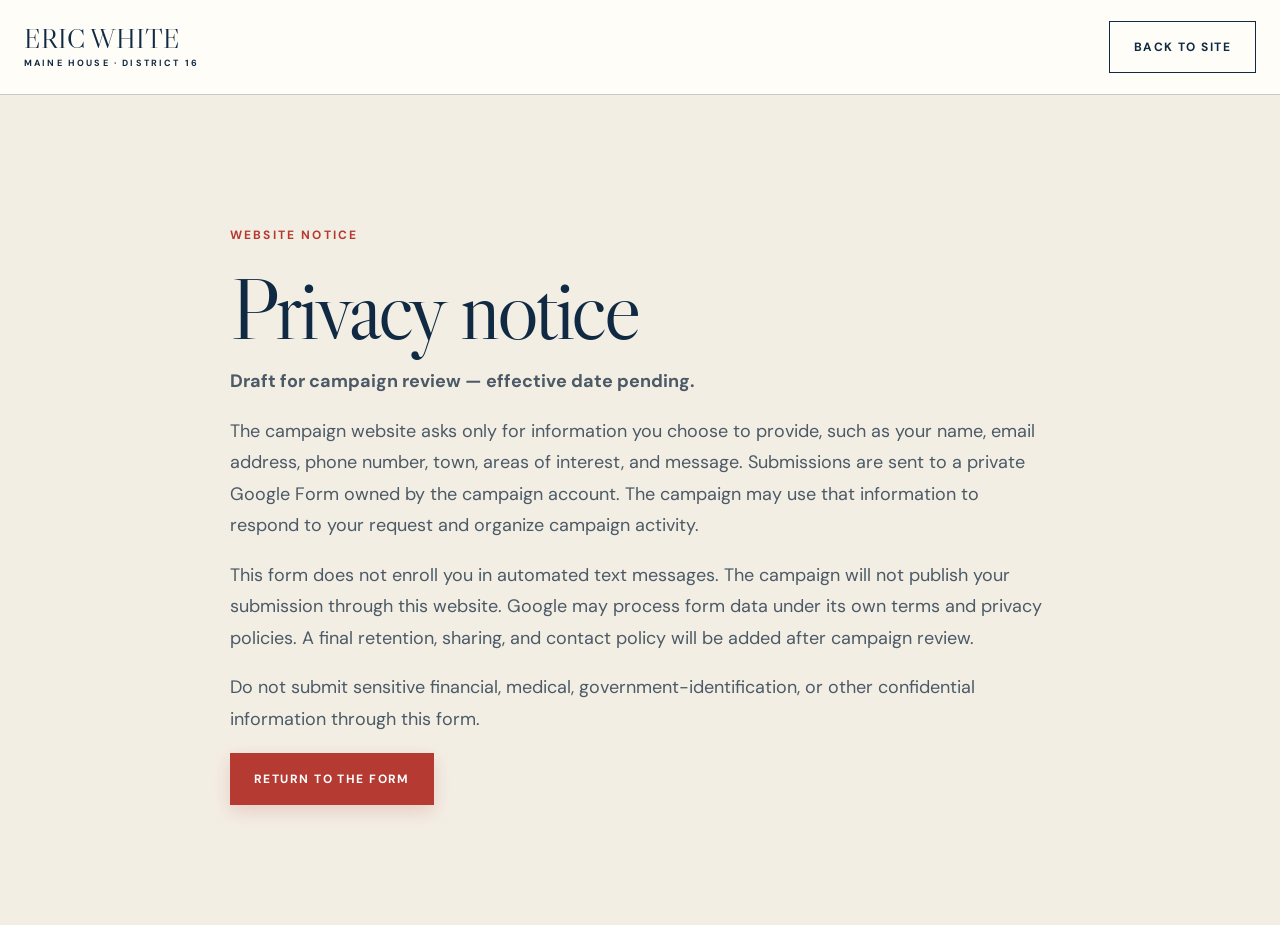
==== privacy.html @ 1acc2db6 "Build Eric White District 16 campaign starter site" ====
<!doctype html><html lang="en"><head><meta charset="utf-8"><meta name="viewport" content="width=device-width,initial-scale=1"><meta name="theme-color" content="#102a43"><title>Privacy Notice | Eric White for Maine House District 16</title><link rel="preconnect" href="https://fonts.googleapis.com"><link rel="preconnect" href="https://fonts.gstatic.com" crossorigin><link href="https://fonts.googleapis.com/css2?family=DM+Sans:wght@400;600;700&family=Libre+Caslon+Display&display=swap" rel="stylesheet"><link rel="stylesheet" href="styles.css"></head><body><header class="site-header"><div class="wrap nav-wrap"><a class="wordmark" href="index.html"><span>ERIC WHITE</span><small>MAINE HOUSE · DISTRICT 16</small></a><a class="button button-secondary" href="index.html">Back to site</a></div></header><main class="section cream"><article class="wrap" style="max-width:820px"><p class="eyebrow red">Website notice</p><h1 style="font-size:clamp(54px,8vw,88px)">Privacy notice</h1><p class="lead"><strong>Draft for campaign review — effective date pending.</strong></p><p class="lead">The campaign website asks only for information you choose to provide, such as your name, email address, phone number, town, areas of interest, and message. Submissions are sent to a private Google Form owned by the campaign account. The campaign may use that information to respond to your request and organize campaign activity.</p><p class="lead">This form does not enroll you in automated text messages. The campaign will not publish your submission through this website. Google may process form data under its own terms and privacy policies. A final retention, sharing, and contact policy will be added after campaign review.</p><p class="lead">Do not submit sensitive financial, medical, government-identification, or other confidential information through this form.</p><a class="button button-primary" href="index.html#contact">Return to the form</a></article></main></body></html>
---- styles.css ----
:root{--paper:#fffdf8;--cream:#f3eee4;--navy:#102a43;--deep:#091b2b;--ink:#13212d;--slate:#586875;--red:#b43a32;--gold:#d9c28d;--rule:rgba(16,42,67,.24)}
*{box-sizing:border-box}html{scroll-behavior:smooth}body{margin:0;background:var(--paper);color:var(--ink);font-family:"DM Sans",Arial,sans-serif}.wrap{width:min(calc(100% - 48px),1280px);margin-inline:auto}a{color:inherit}.skip-link{position:fixed;z-index:1000;left:16px;top:-60px;background:var(--deep);color:#fff;padding:12px 18px}.skip-link:focus{top:16px}.site-header{position:sticky;top:0;z-index:50;border-bottom:1px solid var(--rule);background:rgba(255,253,248,.96);backdrop-filter:blur(14px)}.nav-wrap{height:94px;display:flex;align-items:center;justify-content:space-between;gap:28px}.wordmark{text-decoration:none;color:var(--navy);display:flex;flex-direction:column}.wordmark span,.footer-name{font:400 27px/1 "Libre Caslon Display",Georgia,serif}.wordmark small{margin-top:5px;font-size:9px;font-weight:700;letter-spacing:.24em}.primary-nav{display:flex;gap:28px}.primary-nav a{font-size:11px;font-weight:700;letter-spacing:.12em;text-transform:uppercase;text-decoration:none}.primary-nav a:hover{color:var(--red)}.menu-button{display:none;border:1px solid var(--navy);background:transparent;color:var(--navy);min-height:44px;padding:0 14px;font-weight:700;text-transform:uppercase}.button{min-height:52px;display:inline-flex;align-items:center;justify-content:center;gap:12px;padding:0 24px;border:0;border-radius:0;font-size:12px;font-weight:700;letter-spacing:.12em;text-transform:uppercase;text-decoration:none;cursor:pointer;transition:transform .22s cubic-bezier(.22,1,.36,1),box-shadow .22s ease}.button:hover{transform:translateY(-2px)}.button:focus-visible,a:focus-visible,button:focus-visible,input:focus-visible,select:focus-visible,textarea:focus-visible{outline:3px solid var(--gold);outline-offset:3px}.button-primary{background:var(--red);color:#fff;box-shadow:0 6px 18px rgba(180,58,50,.18)}.button-secondary{border:1px solid var(--navy);background:transparent;color:var(--navy)}.hero{min-height:740px;display:grid;grid-template-columns:1.08fr .92fr}.hero-copy{display:flex;align-items:center;background:linear-gradient(var(--paper),var(--cream))}.hero-inner{width:min(calc(100% - 48px),720px);margin-left:max(24px,calc((100vw - 1280px)/2));padding:80px 54px 80px 0}.eyebrow{font-size:12px;font-weight:700;letter-spacing:.18em;text-transform:uppercase}.red,em{color:var(--red)}.gold{color:var(--gold)}.muted{color:var(--slate)}.pale{color:rgba(255,255,255,.66)}h1,h2,h3,.footer-name{font-family:"Libre Caslon Display",Georgia,serif;font-weight:400}h1{margin:26px 0 0;color:var(--navy);font-size:clamp(58px,7.3vw,110px);line-height:.9;letter-spacing:-.045em}h1 em,h2 em{font-weight:400}.lead{font-size:18px;line-height:1.75;color:#4b5a66}.lead.compact{max-width:680px}.hero .lead{max-width:650px;margin-top:34px}.button-row{display:flex;flex-wrap:wrap;gap:12px;margin-top:32px}.status-note{margin-top:20px;color:var(--slate);font-size:11px;font-weight:700;letter-spacing:.12em;text-transform:uppercase}.hero-photo{position:relative;min-height:740px;margin:0;overflow:hidden;background:var(--navy)}.hero-photo img{width:100%;height:100%;object-fit:cover}.hero-photo:after{content:"";position:absolute;inset:0;background:linear-gradient(transparent 48%,rgba(9,27,43,.82))}.hero-photo figcaption{position:absolute;z-index:2;left:28px;right:28px;bottom:24px;color:#fff;font-size:11px;letter-spacing:.08em;text-transform:uppercase}.town-strip{display:grid;grid-template-columns:repeat(6,1fr);border-block:1px solid var(--rule)}.town-strip span{padding:22px 8px;text-align:center;border-right:1px solid var(--rule);font-size:11px;font-weight:700;letter-spacing:.1em;text-transform:uppercase}.town-strip span:last-child{border:0}.section{padding:120px 0}.cream{background:var(--cream)}.paper{background:var(--paper)}.two-column{display:grid;grid-template-columns:1.05fr .95fr;gap:70px;align-items:center}.section-title{display:grid;grid-template-columns:90px 1fr;gap:36px;align-items:start}.section-number{color:transparent;-webkit-text-stroke:1px rgba(16,42,67,.3);font:400 72px/.85 "Libre Caslon Display",Georgia,serif}.section h2,.contact-section h2{margin:22px 0 0;color:var(--navy);font-size:clamp(52px,6vw,90px);line-height:.94;letter-spacing:-.04em}.fact-panel dl{margin:14px 0 0;border-top:1px solid var(--rule)}.fact-panel dl div{display:grid;grid-template-columns:140px 1fr;gap:28px;padding:20px 0;border-bottom:1px solid var(--rule)}.fact-panel dt{color:var(--slate);font-size:12px;font-weight:700;letter-spacing:.16em;text-transform:uppercase}.fact-panel dd{margin:0;color:var(--navy);font:400 30px/1.15 "Libre Caslon Display",Georgia,serif}.district-section,.contact-section{color:#fff;background:radial-gradient(circle at 86% 8%,rgba(189,162,107,.16),transparent 24%),linear-gradient(145deg,#0b2236,#102a43 62%,#0c3457)}.district-section h2,.contact-section h2{color:#fff}.district-section h2 em,.contact-section h2 em{color:var(--gold)}.district-section .lead,.contact-section .lead{color:#dce6ee}.district-list{display:grid;grid-template-columns:repeat(3,1fr);gap:15px 22px;margin-top:35px;padding-top:24px;border-top:1px solid rgba(255,255,255,.25);font-size:12px;font-weight:700;letter-spacing:.12em;text-transform:uppercase}.coastline{position:relative;min-height:420px;border:1px solid rgba(255,255,255,.28);background-image:linear-gradient(rgba(255,255,255,.08) 1px,transparent 1px),linear-gradient(90deg,rgba(255,255,255,.08) 1px,transparent 1px);background-size:40px 40px}.coastline:before{content:"";position:absolute;inset:13% 12% 15% 18%;border:2px solid var(--gold);clip-path:polygon(7% 1%,44% 7%,62% 22%,92% 35%,72% 56%,82% 85%,47% 72%,20% 94%,28% 58%,3% 41%)}.coastline:after{content:"DISTRICT 16";position:absolute;right:26px;bottom:22px;color:rgba(255,255,255,.52);font-size:11px;font-weight:700;letter-spacing:.24em}.priorities-title{margin-bottom:56px}.card-grid{display:grid;grid-template-columns:repeat(3,1fr);border-top:1px solid var(--rule);border-left:1px solid var(--rule)}.card-grid article{min-height:330px;display:flex;flex-direction:column;padding:32px;border-right:1px solid var(--rule);border-bottom:1px solid var(--rule)}.card-grid h3,.action-grid h3{margin:30px 0 0;color:var(--navy);font-size:40px}.card-grid article>p:not(.eyebrow){font-size:16px;line-height:1.7;color:var(--slate)}.card-grid strong{margin-top:auto;color:var(--red);font-size:12px;letter-spacing:.15em;text-transform:uppercase}.action-band{background:var(--red)}.action-grid{display:grid;grid-template-columns:repeat(3,1fr)}.action-grid article{min-height:270px;display:flex;flex-direction:column;padding:36px;color:#fff;border-right:1px solid rgba(255,255,255,.25)}.action-grid article:last-child{border:0}.action-grid h3{color:#fff}.action-grid article>p:not(.eyebrow){line-height:1.7;color:rgba(255,255,255,.78)}.text-action{align-self:flex-start;margin-top:auto;padding:0 0 4px;border:0;border-bottom:1px solid rgba(255,255,255,.7);background:transparent;color:#fff;font:700 12px/1 "DM Sans",Arial,sans-serif;letter-spacing:.14em;text-transform:uppercase;cursor:pointer}.contact-layout{display:grid;grid-template-columns:.85fr 1.15fr;gap:70px;align-items:start}.campaign-form{padding:34px;background:var(--paper);color:var(--ink);box-shadow:-24px 20px 70px rgba(9,27,43,.22)}.field-row{display:grid;grid-template-columns:1fr 1fr;gap:18px}.campaign-form label{display:grid;gap:8px;margin-bottom:18px;color:var(--navy);font-size:11px;font-weight:700;letter-spacing:.12em;text-transform:uppercase}.campaign-form input,.campaign-form select,.campaign-form textarea{width:100%;border:1px solid rgba(16,42,67,.36);border-radius:0;background:#fff;color:var(--ink);padding:14px;font:400 16px/1.4 "DM Sans",Arial,sans-serif}.campaign-form textarea{resize:vertical}.campaign-form .consent{grid-template-columns:20px 1fr;align-items:start;font-size:12px;font-weight:400;line-height:1.55;letter-spacing:0;text-transform:none}.consent input{width:18px;height:18px;margin:1px 0}.honeypot,.form-frame{position:absolute!important;width:1px!important;height:1px!important;overflow:hidden!important;clip:rect(0,0,0,0)!important;white-space:nowrap!important}.form-status{min-height:24px;margin:14px 0 0;font-weight:700}.form-status.success{color:#1f6b42}.form-status.error{color:#9d2d27}.privacy-note{font-size:12px;line-height:1.55;color:var(--slate)}.site-footer{padding:62px 0;background:var(--deep);color:#fff}.footer-grid{display:grid;grid-template-columns:1.2fr .8fr;gap:56px}.footer-name{font-size:36px;margin:0}.site-footer p{color:rgba(255,255,255,.65);font-size:13px;line-height:1.6}.footer-legal{text-align:right}.paid-note{display:inline-block;padding:10px 14px;border:1px solid rgba(255,255,255,.35);font-size:10px!important;font-weight:700;letter-spacing:.12em;text-transform:uppercase}.site-footer a{color:#fff;text-underline-offset:4px}dialog{max-width:520px;border:0;border-radius:0;padding:38px;background:var(--paper);color:var(--ink);box-shadow:0 24px 80px rgba(9,27,43,.3)}dialog::backdrop{background:rgba(9,27,43,.7)}dialog h2{margin:16px 0;color:var(--navy);font:400 44px/1 "Libre Caslon Display",Georgia,serif}.dialog-close{position:absolute;top:14px;right:16px;border:0;background:transparent;color:var(--navy);font-size:30px;cursor:pointer}
@media(max-width:960px){.primary-nav{display:none;position:absolute;left:0;right:0;top:94px;padding:24px;background:var(--paper);border-bottom:1px solid var(--rule);flex-direction:column;align-items:flex-start}.primary-nav.open{display:flex}.menu-button{display:inline-block}.header-cta{display:none}.hero{grid-template-columns:1fr}.hero-inner{width:min(calc(100% - 48px),720px);margin-inline:auto;padding-right:0}.hero-photo{min-height:520px}.town-strip{grid-template-columns:repeat(3,1fr)}.town-strip span:nth-child(3n){border-right:0}.town-strip span:nth-child(-n+3){border-bottom:1px solid var(--rule)}.section{padding:84px 0}.two-column,.contact-layout,.footer-grid{grid-template-columns:1fr}.section-title{grid-template-columns:1fr}.card-grid,.action-grid{grid-template-columns:1fr}.action-grid article{border-right:0;border-bottom:1px solid rgba(255,255,255,.25)}.footer-legal{text-align:left}}
@media(max-width:620px){.wrap,.hero-inner{width:min(calc(100% - 28px),1280px)}.wordmark span{font-size:23px}.town-strip{grid-template-columns:repeat(2,1fr)}.town-strip span:nth-child(3n){border-right:1px solid var(--rule)}.town-strip span:nth-child(2n){border-right:0}.town-strip span:nth-child(-n+4){border-bottom:1px solid var(--rule)}.hero-photo{min-height:420px}.field-row{grid-template-columns:1fr}.fact-panel dl div{grid-template-columns:1fr;gap:7px}.campaign-form{padding:24px}}
@media(prefers-reduced-motion:reduce){html{scroll-behavior:auto}*,*:before,*:after{animation-duration:.01ms!important;transition-duration:.01ms!important}}
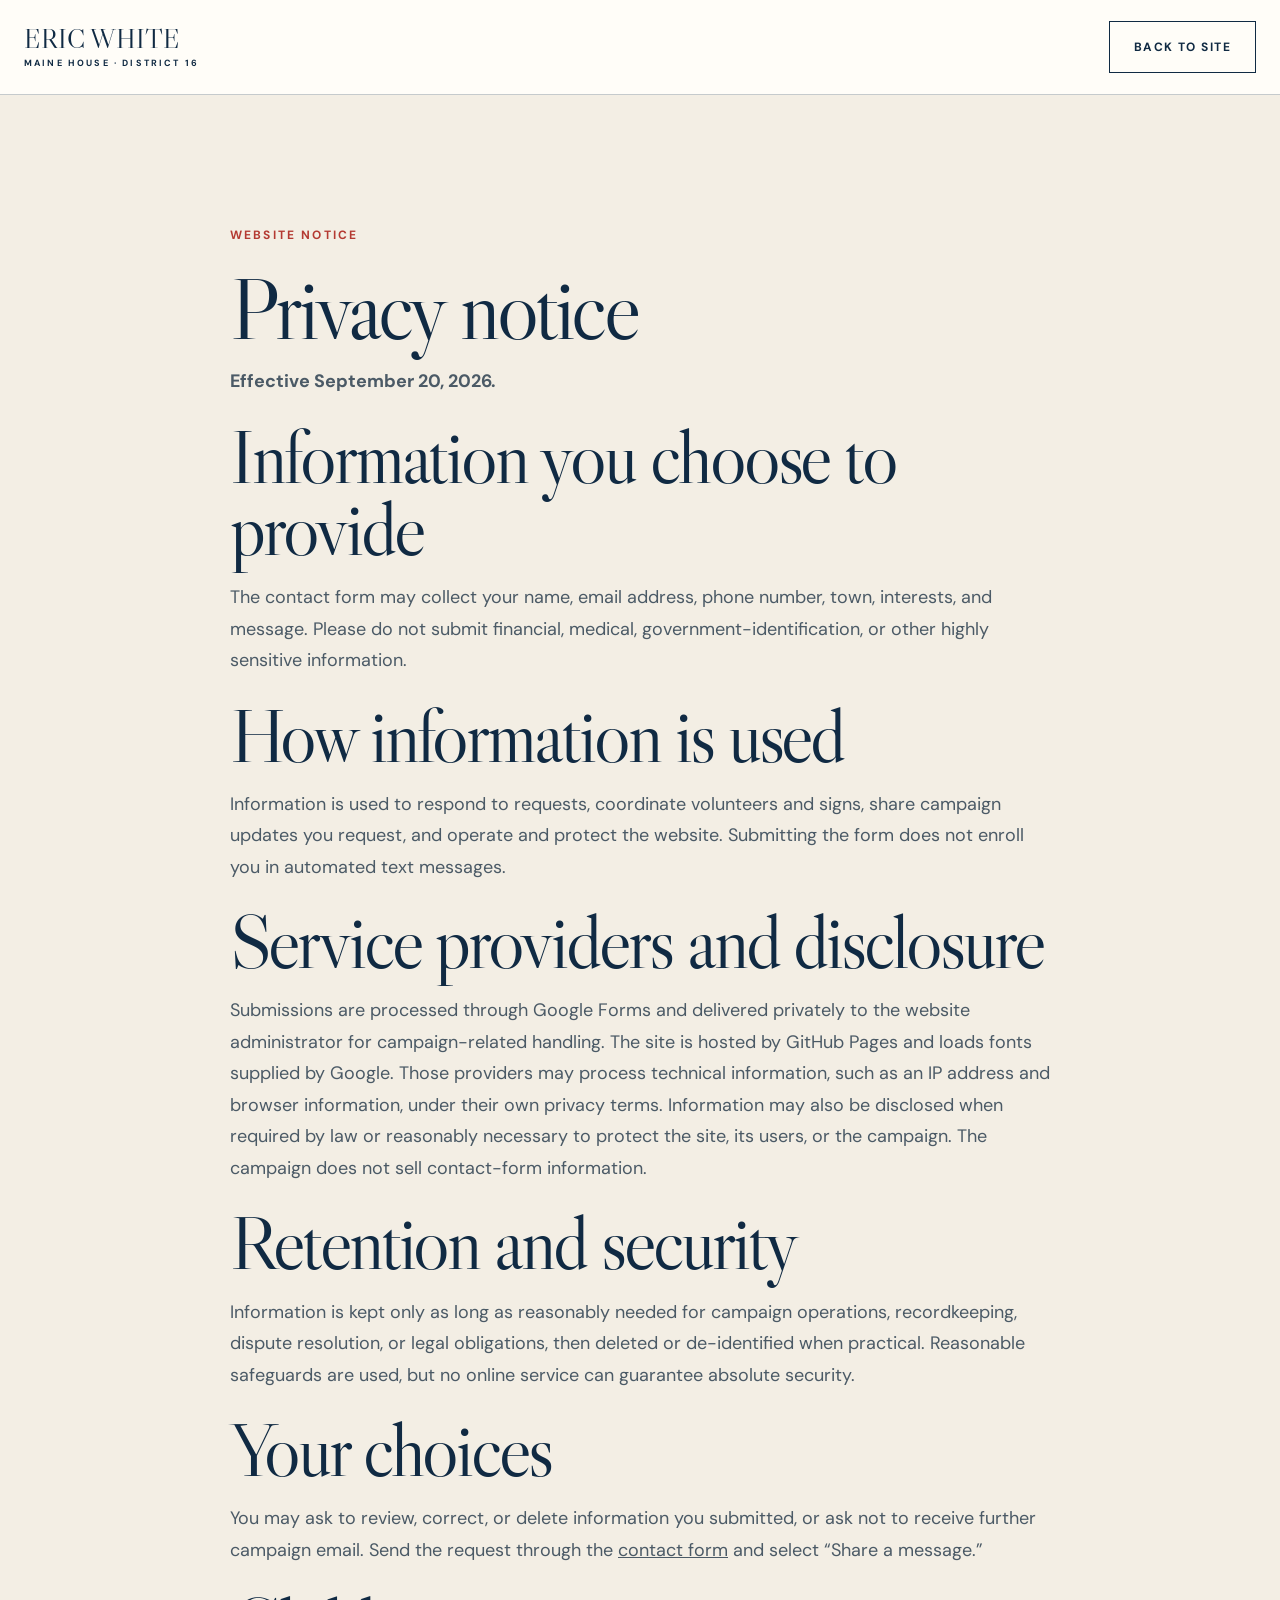
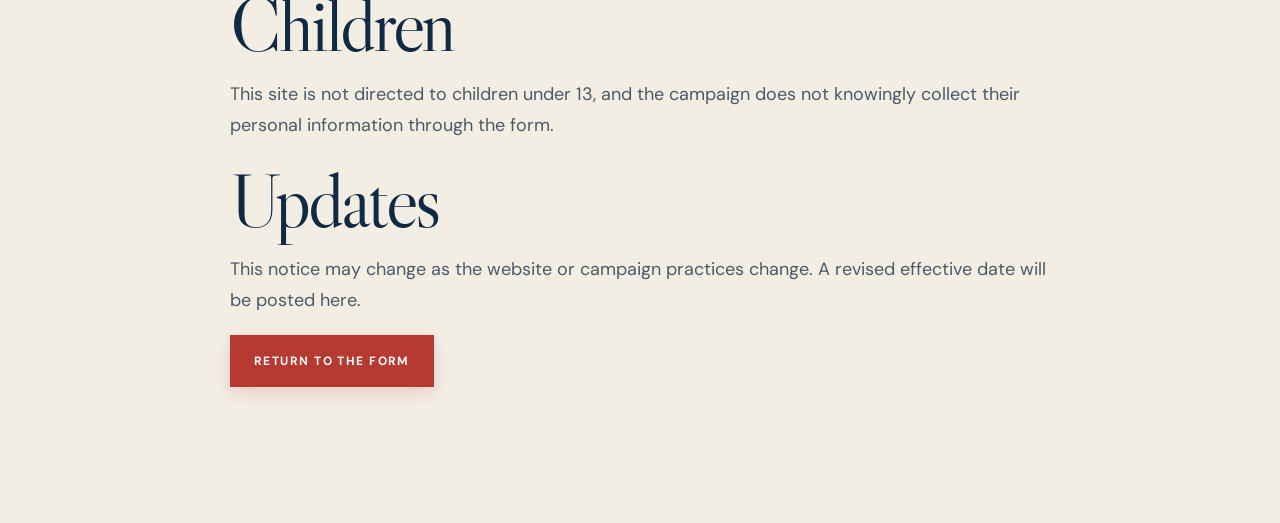
==== commit e3cdea3d: "Add domain and website legal notices" ====
--- a/privacy.html
+++ b/privacy.html
@@ -1,2 +1,36 @@
-<!doctype html><html lang="en"><head><meta charset="utf-8"><meta name="viewport" content="width=device-width,initial-scale=1"><meta name="theme-color" content="#102a43"><title>Privacy Notice | Eric White for Maine House District 16</title><link rel="preconnect" href="https://fonts.googleapis.com"><link rel="preconnect" href="https://fonts.gstatic.com" crossorigin><link href="https://fonts.googleapis.com/css2?family=DM+Sans:wght@400;600;700&family=Libre+Caslon+Display&display=swap" rel="stylesheet"><link rel="stylesheet" href="styles.css"></head><body><header class="site-header"><div class="wrap nav-wrap"><a class="wordmark" href="index.html"><span>ERIC WHITE</span><small>MAINE HOUSE · DISTRICT 16</small></a><a class="button button-secondary" href="index.html">Back to site</a></div></header><main class="section cream"><article class="wrap" style="max-width:820px"><p class="eyebrow red">Website notice</p><h1 style="font-size:clamp(54px,8vw,88px)">Privacy notice</h1><p class="lead"><strong>Draft for campaign review — effective date pending.</strong></p><p class="lead">The campaign website asks only for information you choose to provide, such as your name, email address, phone number, town, areas of interest, and message. Submissions are sent to a private Google Form owned by the campaign account. The campaign may use that information to respond to your request and organize campaign activity.</p><p class="lead">This form does not enroll you in automated text messages. The campaign will not publish your submission through this website. Google may process form data under its own terms and privacy policies. A final retention, sharing, and contact policy will be added after campaign review.</p><p class="lead">Do not submit sensitive financial, medical, government-identification, or other confidential information through this form.</p><a class="button button-primary" href="index.html#contact">Return to the form</a></article></main></body></html>
-
+<!doctype html>
+<html lang="en">
+<head>
+  <meta charset="utf-8">
+  <meta name="viewport" content="width=device-width,initial-scale=1">
+  <meta name="theme-color" content="#102a43">
+  <title>Privacy Notice | Eric White for Maine House District 16</title>
+  <link rel="preconnect" href="https://fonts.googleapis.com">
+  <link rel="preconnect" href="https://fonts.gstatic.com" crossorigin>
+  <link href="https://fonts.googleapis.com/css2?family=DM+Sans:wght@400;600;700&family=Libre+Caslon+Display&display=swap" rel="stylesheet">
+  <link rel="stylesheet" href="styles.css">
+</head>
+<body>
+  <header class="site-header"><div class="wrap nav-wrap"><a class="wordmark" href="index.html"><span>ERIC WHITE</span><small>MAINE HOUSE · DISTRICT 16</small></a><a class="button button-secondary" href="index.html">Back to site</a></div></header>
+  <main class="section cream"><article class="wrap" style="max-width:820px">
+    <p class="eyebrow red">Website notice</p>
+    <h1 style="font-size:clamp(54px,8vw,88px)">Privacy notice</h1>
+    <p class="lead"><strong>Effective September 20, 2026.</strong></p>
+    <h2>Information you choose to provide</h2>
+    <p class="lead">The contact form may collect your name, email address, phone number, town, interests, and message. Please do not submit financial, medical, government-identification, or other highly sensitive information.</p>
+    <h2>How information is used</h2>
+    <p class="lead">Information is used to respond to requests, coordinate volunteers and signs, share campaign updates you request, and operate and protect the website. Submitting the form does not enroll you in automated text messages.</p>
+    <h2>Service providers and disclosure</h2>
+    <p class="lead">Submissions are processed through Google Forms and delivered privately to the website administrator for campaign-related handling. The site is hosted by GitHub Pages and loads fonts supplied by Google. Those providers may process technical information, such as an IP address and browser information, under their own privacy terms. Information may also be disclosed when required by law or reasonably necessary to protect the site, its users, or the campaign. The campaign does not sell contact-form information.</p>
+    <h2>Retention and security</h2>
+    <p class="lead">Information is kept only as long as reasonably needed for campaign operations, recordkeeping, dispute resolution, or legal obligations, then deleted or de-identified when practical. Reasonable safeguards are used, but no online service can guarantee absolute security.</p>
+    <h2>Your choices</h2>
+    <p class="lead">You may ask to review, correct, or delete information you submitted, or ask not to receive further campaign email. Send the request through the <a href="index.html#contact">contact form</a> and select “Share a message.”</p>
+    <h2>Children</h2>
+    <p class="lead">This site is not directed to children under 13, and the campaign does not knowingly collect their personal information through the form.</p>
+    <h2>Updates</h2>
+    <p class="lead">This notice may change as the website or campaign practices change. A revised effective date will be posted here.</p>
+    <p><a class="button button-primary" href="index.html#contact">Return to the form</a></p>
+  </article></main>
+</body>
+</html>
